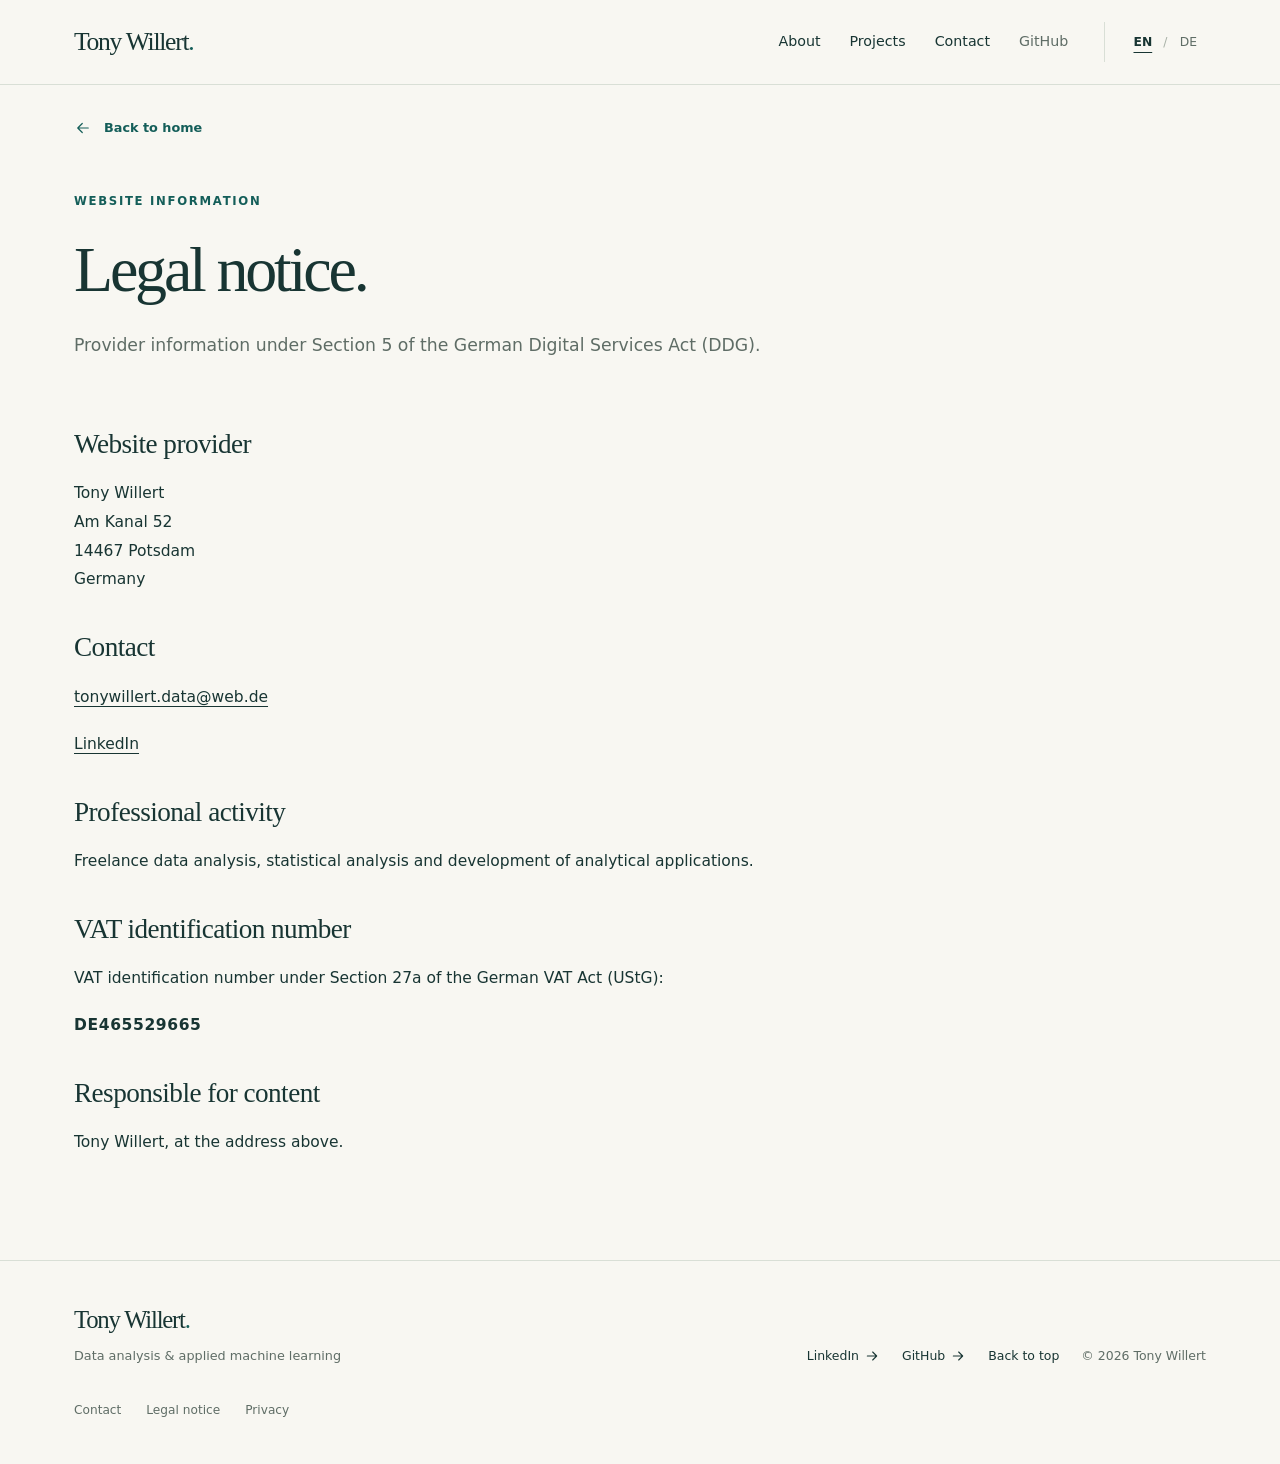
==== imprint/index.html @ d676ee89 "Add bilingual contact section, profile links and legal information" ====
<!doctype html>
<html lang="en"><head><meta charset="utf-8"><meta name="viewport" content="width=device-width, initial-scale=1">
<meta name="theme-color" content="#123d3b"><meta name="referrer" content="no-referrer"><meta name="description" content="Provider information and business contact details for Tony Willert’s portfolio.">
<title>Legal notice | Tony Willert</title><link rel="canonical" href="https://tonywillert.github.io/Portfolio/imprint/">
<link rel="icon" type="image/svg+xml" href="../assets/favicon.svg"><link rel="stylesheet" href="../assets/site.css?v=30c83e8daa">
<script src="../assets/translations.js?v=f13b8fd2d7" defer></script><script src="../assets/site.js?v=a343d723be" defer></script>
</head><body id="top" data-page="imprint" data-base="../"><a class="skip-link" href="#main"><span data-i18n-html="skip">Skip to content</span></a><header class="site-header"><div class="header-inner"><a href="../" class="wordmark" data-local="" aria-label="Tony Willert — home" data-i18n-label="brand.label">Tony Willert<span class="wordmark-dot" aria-hidden="true">.</span></a><nav class="site-nav" aria-label="Main navigation" data-i18n-label="nav.label"><a class="nav-secondary" href="../#about" data-local="#about"><span data-i18n-html="nav.about">About</span></a><a href="../#projects" data-local="#projects"><span data-i18n-html="nav.projects">Projects</span></a><a class="nav-secondary" href="../#contact" data-local="#contact"><span data-i18n-html="nav.contact">Contact</span></a><a class="nav-secondary github-nav" href="https://github.com/TonyWillert">GitHub</a></nav><div class="language-switch" role="group" aria-label="Language / Sprache"><button type="button" data-language="en" lang="en" aria-label="Switch to English" aria-pressed="true">EN</button><span aria-hidden="true">/</span><button type="button" data-language="de" lang="de" aria-label="Auf Deutsch wechseln" aria-pressed="false">DE</button></div></div></header><main id="main" class="legal-main container"><div class="project-breadcrumb"><a class="back-link" href="../" data-local=""><span data-i18n-html="nav.home">Back to home</span><svg aria-hidden="true" viewBox="0 0 24 24" fill="none"><path d="M5 12h14m-6-6 6 6-6 6" stroke="currentColor" stroke-width="1.6" stroke-linecap="round" stroke-linejoin="round"/></svg></a></div><header class="legal-header"><p data-i18n-html="legal.label" class="eyebrow">Website information</p><h1 data-i18n-html="imprint.heading" class="legal-title">Legal notice.</h1><p data-i18n-html="imprint.intro" class="legal-intro">Provider information under Section 5 of the German Digital Services Act (DDG).</p></header><article class="legal-body"><section class="legal-section"><h2 data-i18n-html="imprint.provider">Website provider</h2><address>Tony Willert<br>Am Kanal 52<br>14467 Potsdam<br><span data-i18n-html="legal.country">Germany</span></address></section><section class="legal-section"><h2 data-i18n-html="imprint.contact">Contact</h2><p><a href="mailto:tonywillert.data@web.de">tonywillert.data@web.de</a></p><p><a href="https://www.linkedin.com/in/tw25/">LinkedIn</a></p></section><section class="legal-section"><h2 data-i18n-html="imprint.activity">Professional activity</h2><p data-i18n-html="imprint.activitytext">Freelance data analysis, statistical analysis and development of analytical applications.</p></section><section class="legal-section"><h2 data-i18n-html="imprint.vat">VAT identification number</h2><p data-i18n-html="imprint.vattext">VAT identification number under Section 27a of the German VAT Act (UStG):</p><p class="vat-number">DE465529665</p></section><section class="legal-section"><h2 data-i18n-html="imprint.content">Responsible for content</h2><p data-i18n-html="imprint.contenttext">Tony Willert, at the address above.</p></section></article></main><footer class="site-footer"><div class="footer-inner"><div><a class="wordmark" href="../" data-local="">Tony Willert<span class="wordmark-dot" aria-hidden="true">.</span></a><p data-i18n-html="footer.role">Data analysis & applied machine learning</p></div><div class="footer-links"><a href="https://www.linkedin.com/in/tw25/">LinkedIn <svg aria-hidden="true" viewBox="0 0 24 24" fill="none"><path d="M5 12h14m-6-6 6 6-6 6" stroke="currentColor" stroke-width="1.6" stroke-linecap="round" stroke-linejoin="round"/></svg></a><a href="https://github.com/TonyWillert">GitHub <svg aria-hidden="true" viewBox="0 0 24 24" fill="none"><path d="M5 12h14m-6-6 6 6-6 6" stroke="currentColor" stroke-width="1.6" stroke-linecap="round" stroke-linejoin="round"/></svg></a><a href="#top"><span data-i18n-html="footer.top">Back to top</span></a><span class="copyright">© 2026 Tony Willert</span></div></div><div class="footer-legal container"><a class="footer-legal-link" href="../#contact" data-local="#contact"><span data-i18n-html="footer.contact">Contact</span><svg aria-hidden="true" viewBox="0 0 24 24" fill="none"><path d="M5 12h14m-6-6 6 6-6 6" stroke="currentColor" stroke-width="1.6" stroke-linecap="round" stroke-linejoin="round"/></svg></a><a class="footer-legal-link" href="../imprint/" data-local="imprint/"><span data-i18n-html="footer.imprint">Legal notice</span><svg aria-hidden="true" viewBox="0 0 24 24" fill="none"><path d="M5 12h14m-6-6 6 6-6 6" stroke="currentColor" stroke-width="1.6" stroke-linecap="round" stroke-linejoin="round"/></svg></a><a class="footer-legal-link" href="../privacy/" data-local="privacy/"><span data-i18n-html="footer.privacy">Privacy</span><svg aria-hidden="true" viewBox="0 0 24 24" fill="none"><path d="M5 12h14m-6-6 6 6-6 6" stroke="currentColor" stroke-width="1.6" stroke-linecap="round" stroke-linejoin="round"/></svg></a></div></footer></body></html>
---- assets/site.css ----
:root{--paper:#f8f7f2;--white:#fff;--ink:#183533;--muted:#5f6d66;--teal:#145e59;--line:#d9dfd6;--soft:#e9eee5;--serif:Georgia,'Times New Roman',serif;--sans:Inter,ui-sans-serif,system-ui,-apple-system,BlinkMacSystemFont,'Segoe UI',sans-serif}
*{box-sizing:border-box}html{scroll-behavior:smooth;scroll-padding-top:105px}body{margin:0;background:var(--paper);color:var(--ink);font:16px/1.65 var(--sans);-webkit-font-smoothing:antialiased}a{color:inherit;text-decoration-thickness:1px;text-underline-offset:4px}button{font:inherit}img,video{max-width:100%;height:auto;display:block}button,a{-webkit-tap-highlight-color:transparent}button:focus-visible,a:focus-visible{outline:3px solid #bc7928;outline-offset:5px}::selection{background:#cde5d9}p{margin:0 0 1.2em}h1,h2,h3{line-height:1.12;letter-spacing:-.035em;margin:0}h1,h2{font-family:var(--serif);font-weight:400}em{font-weight:400;color:var(--teal)}h1{font-size:clamp(3.4rem,5.4vw,5.4rem);line-height:1.08;letter-spacing:-.05em}h2{font-size:clamp(2.35rem,4vw,3.6rem)}h3{font-size:1.3rem;font-weight:600}strong{font-weight:650}svg{width:22px;height:22px;flex:0 0 auto;vertical-align:middle}.container{max-width:1220px;padding-left:44px;padding-right:44px;margin:0 auto}.eyebrow{font-size:.73rem;letter-spacing:.145em;text-transform:uppercase;font-weight:650;color:var(--teal);line-height:1.6;margin-bottom:23px}.section{padding-top:96px;padding-bottom:96px;scroll-margin-top:85px}.site-header{position:sticky;top:0;z-index:20;background:rgba(248,247,242,.97);border-bottom:1px solid var(--line)}.header-inner{max-width:1220px;margin:auto;padding:22px 44px;display:flex;align-items:center;gap:36px;min-height:82px}.wordmark{font-family:var(--serif);font-size:1.6rem;letter-spacing:-.05em;line-height:1.2;text-decoration:none;white-space:nowrap}.wordmark-dot{color:var(--teal)}.site-nav{display:flex;align-items:center;gap:29px;margin-left:auto;font-size:.89rem}.site-nav a{text-decoration:none}.site-nav a:hover{color:var(--teal);text-decoration:underline}.github-nav{color:var(--muted)}.language-switch{display:flex;gap:3px;align-items:center;font-size:.77rem;letter-spacing:.04em;border-left:1px solid var(--line);padding-left:20px}.language-switch button{border:0;background:transparent;color:var(--muted);min-width:35px;min-height:40px;cursor:pointer;padding:6px;font-size:inherit}.language-switch button[aria-pressed=true]{color:var(--ink);font-weight:750;text-decoration:underline;text-underline-offset:6px}.language-switch>span{color:#a8b1a7}.skip-link{position:fixed;left:20px;top:-100px;z-index:30;background:var(--ink);color:white;padding:10px 18px;border-radius:3px}.skip-link:focus{top:10px}.hero{display:grid;grid-template-columns:minmax(0,1fr) 225px;gap:80px;align-items:center;padding-top:96px;padding-bottom:106px}.hero-copy{max-width:810px}.hero-intro{max-width:650px;margin-top:29px;font-size:1.13rem;line-height:1.75;color:var(--muted)}.actions{display:flex;align-items:center;flex-wrap:wrap;gap:20px;margin-top:32px}.button{display:inline-flex;gap:17px;align-items:center;justify-content:space-between;padding:13px 20px;text-decoration:none;border:1px solid var(--teal);font-size:.87rem;font-weight:600;min-height:49px;border-radius:2px;transition:background .16s,color .16s}.button.primary{background:var(--teal);color:var(--white)}.button.primary:hover{background:#0e4844}.button.secondary{background:transparent;color:var(--teal)}.button.secondary:hover{background:var(--soft)}.text-link,.back-link{display:inline-flex;gap:12px;align-items:center;text-decoration:none;font-size:.87rem;font-weight:600;color:var(--teal)}.text-link:hover span,.back-link:hover span{text-decoration:underline}.profile-notes{border-left:1px solid var(--line);padding-left:29px}.profile-notes dl{margin:0}.profile-notes dl>div+div{margin-top:35px}.profile-notes dt{color:var(--muted);text-transform:uppercase;letter-spacing:.12em;font-size:.65rem;margin-bottom:8px}.profile-notes dd{margin:0;font-size:1.08rem;line-height:1.4;font-weight:550}.profile-notes dd.note-detail{font-size:.78rem;line-height:1.6;font-weight:400;margin-top:7px;color:var(--muted)}.about-section{background:var(--soft);border-block:1px solid var(--line)}.about-grid{display:grid;grid-template-columns:1fr 1.75fr;gap:85px}.about-copy{max-width:720px}.lead{font-size:1.2rem;line-height:1.7}.about-copy>p:not(.lead){color:var(--muted)}.capabilities{display:grid;grid-template-columns:1fr 1fr;gap:30px 38px;margin-top:38px}.capabilities>div{border-top:1px solid #c7d2c4;padding-top:19px}.capabilities h3{font-family:var(--sans);font-size:.97rem;line-height:1.45;letter-spacing:-.015em;margin-bottom:7px}.capabilities p{color:var(--muted);font-size:.87rem;line-height:1.65;margin-bottom:0}.section-heading{display:flex;gap:70px;align-items:flex-start;margin-bottom:42px}.section-heading h2{max-width:540px;flex:1.2}.section-heading>p{max-width:390px;flex:1;color:var(--muted);font-size:1rem;margin:4px 0 0}.project-grid{display:grid;grid-template-columns:1fr 1fr;gap:34px}.project-card{display:block;color:var(--ink);text-decoration:none;border-bottom:1px solid var(--line);padding-bottom:25px;scroll-margin-top:110px}.project-image{height:270px;border:1px solid var(--line);display:flex;align-items:center;justify-content:center;overflow:hidden;background:#eef1eb;transition:background .18s,border-color .18s}.project-image-1{background:#dfeae6;padding:22px}.project-image-2{background:#f1f1eb;padding:15px}.project-image img{object-fit:contain;width:100%;height:100%;transition:transform .2s}.project-card:hover .project-image{border-color:#7ba297}.project-card:hover .project-image img{transform:scale(1.02)}.project-copy{padding-top:25px}.project-copy .eyebrow{margin-bottom:10px;font-size:.66rem}.project-copy h3{font-family:var(--serif);font-size:2rem;font-weight:400;letter-spacing:-.04em;line-height:1.18;min-height:76px;max-width:440px}.project-summary{color:var(--muted);font-size:.94rem;line-height:1.75;min-height:98px;margin-top:14px}.card-bottom{display:flex;align-items:center;gap:16px;margin-top:22px;justify-content:space-between}.project-tools{font-size:.73rem;color:var(--muted)}.card-arrow{display:flex;align-items:center;justify-content:center;width:39px;height:39px;border:1px solid var(--line);border-radius:50%;transition:background .15s}.project-card:hover .card-arrow{background:var(--teal);color:white;border-color:var(--teal)}.card-cta{display:block;font-size:.8rem;font-weight:650;color:var(--teal);margin-top:14px}.site-footer{border-top:1px solid var(--line);padding:44px 0 36px}.footer-inner{max-width:1220px;margin:auto;padding:0 44px;display:flex;justify-content:space-between;gap:40px;align-items:end}.footer-inner .wordmark{font-size:1.55rem}.footer-inner p{font-size:.8rem;color:var(--muted);margin:9px 0 0}.footer-links{display:flex;gap:22px;align-items:center;font-size:.78rem}.footer-links a{display:inline-flex;gap:5px;align-items:center;text-decoration:none}.footer-links a:hover{text-decoration:underline}.footer-links svg{width:16px;height:16px}.copyright{color:var(--muted)}.project-breadcrumb{padding-top:32px}.back-link{font-size:.8rem}.back-link svg{order:-1;transform:rotate(180deg);width:18px}.project-hero{padding-top:50px;padding-bottom:0}.project-title{font-size:clamp(3.5rem,6.8vw,6.4rem);max-width:1060px;line-height:1.07}.project-subtitle{font-family:var(--serif);font-size:clamp(1.5rem,3.2vw,2.5rem);letter-spacing:-.025em;margin:17px 0 0;line-height:1.25;color:var(--teal)}.project-lead{max-width:820px;font-size:1.13rem;color:var(--muted);line-height:1.8;margin-top:27px}.project-facts{display:grid;grid-template-columns:1fr 1fr 1.25fr;gap:30px;border-top:1px solid var(--line);border-bottom:1px solid var(--line);padding:26px 0;margin:46px 0 0}.project-facts dt{font-size:.67rem;letter-spacing:.13em;text-transform:uppercase;color:var(--muted);margin-bottom:7px}.project-facts dd{margin:0;font-size:.96rem;font-weight:550}.case-layout{display:grid;grid-template-columns:205px minmax(0,1fr);gap:80px;padding-top:69px;padding-bottom:90px;align-items:start}.case-aside{position:sticky;top:119px;max-width:210px}.case-aside .eyebrow{margin-bottom:17px}.case-aside nav{display:flex;flex-direction:column;gap:15px;border-left:1px solid var(--line);padding-left:18px}.case-aside a{font-size:.78rem;text-decoration:none;color:var(--muted);line-height:1.5}.case-aside a:hover{color:var(--teal);text-decoration:underline}.case-body{max-width:820px;min-width:0}.case-section{scroll-margin-top:110px}.case-section+.case-section{margin-top:53px}.case-section h2{font-size:2rem;margin-bottom:23px;line-height:1.2;letter-spacing:-.03em}.case-section p{font-size:.98rem;line-height:1.85;margin-bottom:19px}.workflow-list,.evidence-list{padding-left:22px;margin:0}.workflow-list li,.evidence-list li{font-size:.96rem;line-height:1.85;margin:0 0 18px;padding-left:9px}.result-summary{display:grid;grid-template-columns:1fr 1fr;margin:30px 0 27px;border-block:1px solid var(--line);gap:0}.result-summary>div{padding:23px 18px 23px 0}.result-summary dt{font-size:.75rem;color:var(--muted);max-width:200px;line-height:1.55}.result-summary dd{font-family:var(--serif);font-size:2.6rem;line-height:1.2;margin:8px 0 0;letter-spacing:-.035em;color:var(--teal)}.evidence-note{border-left:3px solid #a7bcad;padding-left:19px;color:var(--muted)}.video-figure,.research-figure{margin:28px 0}.video-figure video{width:100%;background:#e9eee5;border:1px solid var(--line)}figcaption{font-size:.76rem;line-height:1.7;color:var(--muted);margin-top:13px}.research-figure{background:#fcfcfa}.research-figure img{width:100%;border:1px solid var(--line)}.research-figure figcaption{padding:0 4px}.table-wrap{overflow-x:auto;margin:25px 0}table{width:100%;border-collapse:collapse;font-size:.87rem}th,td{text-align:left;border-bottom:1px solid var(--line);padding:13px 14px;vertical-align:middle}thead th{background:var(--soft);font-size:.75rem;font-weight:650;line-height:1.5}tbody th{font-weight:500}td{font-variant-numeric:tabular-nums;text-align:right}thead th:not(:first-child){text-align:right}.source-links{list-style:none;padding:0;display:grid;grid-template-columns:1fr 1fr;gap:17px;margin:30px 0 0}.source-links .text-link{font-size:.8rem}.next-project{padding-top:49px;padding-bottom:64px;border-top:1px solid var(--line)}.next-project .eyebrow{margin-bottom:14px}.next-project>div{display:flex;align-items:center;justify-content:space-between;gap:40px}.next-project h2{font-size:2.3rem;max-width:630px}
@media(min-width:1500px){.hero{padding-top:115px;padding-bottom:120px}}
@media(max-width:1050px){.hero{grid-template-columns:minmax(0,1fr) 195px;gap:35px}.container,.header-inner,.footer-inner{padding-left:30px;padding-right:30px}.case-layout{grid-template-columns:165px minmax(0,1fr);gap:40px}.project-image{height:230px}.about-grid{gap:50px;grid-template-columns:.8fr 1.6fr}.section-heading{gap:40px}.footer-links{gap:15px}}
@media(max-width:760px){.header-inner{padding:14px 22px;gap:16px;min-height:72px}.wordmark{font-size:1.4rem}.site-nav{gap:15px;font-size:.81rem}.site-nav .nav-secondary{display:none}.language-switch{padding-left:12px;font-size:.73rem}.language-switch button{min-width:29px;min-height:40px}.container{padding-left:24px;padding-right:24px}.hero{padding-top:60px;padding-bottom:58px;display:block}.hero h1{font-size:clamp(2.9rem,9.1vw,4.5rem);max-width:650px}.hero-intro{font-size:1rem;margin-top:24px}.hero .actions{gap:24px 18px}.profile-notes{margin-top:42px;padding:25px 0 0;border-left:0;border-top:1px solid var(--line)}.profile-notes dl{display:grid;grid-template-columns:1fr 1fr;gap:24px}.profile-notes dl>div+div{margin-top:0}.profile-notes dl>div:last-child{display:none}.profile-notes dd{font-size:.95rem}.profile-notes dd.note-detail{font-size:.74rem}.section{padding-top:61px;padding-bottom:61px}.about-grid{display:block}.about-copy{margin-top:27px}.lead{font-size:1.08rem}.about-copy>p{font-size:.95rem}.capabilities{gap:24px;margin-top:27px}.capabilities h3{font-size:.9rem}.capabilities p{font-size:.82rem}.section-heading{display:block;margin-bottom:30px}.section-heading>p{max-width:none;margin-top:20px;font-size:.95rem}.project-grid{grid-template-columns:1fr;gap:43px}.project-image{height:auto;aspect-ratio:1.65}.project-copy{padding-top:22px}.project-copy h3{font-size:2rem;min-height:0}.project-summary{min-height:0;margin-top:13px;margin-bottom:0;font-size:.93rem}.card-bottom{margin-top:18px}.card-cta{margin-top:10px}.footer-inner{display:block;padding:0 24px}.footer-links{margin-top:25px;flex-wrap:wrap;font-size:.74rem;gap:20px}.site-footer{padding:33px 0}.project-breadcrumb{padding-top:24px}.project-hero{padding-top:35px}.project-title{font-size:clamp(2.8rem,9vw,4.4rem)}.project-subtitle{font-size:1.7rem;line-height:1.2}.project-lead{font-size:1rem;margin-top:23px}.actions{gap:15px}.button{font-size:.82rem;padding:12px 15px;gap:13px}.project-facts{grid-template-columns:1fr 1fr;padding:22px 0;gap:22px;margin-top:31px}.project-facts>div:last-child{grid-column:1/-1}.project-facts dd{font-size:.87rem}.case-layout{display:block;padding-top:37px;padding-bottom:55px}.case-aside{position:static;max-width:none;margin-bottom:37px;padding-bottom:22px;border-bottom:1px solid var(--line)}.case-aside>.eyebrow{display:none}.case-aside nav{flex-direction:row;flex-wrap:wrap;gap:12px 20px;padding-left:0;border-left:0}.case-aside a{font-size:.75rem}.case-section h2{font-size:1.8rem;margin-bottom:20px}.case-section p{font-size:.94rem;line-height:1.85}.case-section+.case-section{margin-top:39px}.workflow-list li,.evidence-list li{font-size:.92rem}.result-summary dd{font-size:2.3rem}.result-summary dt{font-size:.72rem}.result-summary>div{padding-top:18px;padding-bottom:18px}.source-links{grid-template-columns:1fr;gap:15px}.next-project{padding-top:32px;padding-bottom:42px}.next-project>div{display:block}.next-project h2{font-size:2rem;margin-bottom:23px}th,td{padding:11px 9px}thead th{font-size:.69rem}table{font-size:.8rem}}
@media(prefers-reduced-motion:reduce){html{scroll-behavior:auto}*,*::before,*::after{transition:none!important;animation:none!important}}

/* Profile portrait, background and motivation. */
.hero{grid-template-columns:minmax(0,1fr) 320px;gap:38px 70px;padding-top:76px;padding-bottom:72px}
.hero-portrait{margin:0;align-self:center}
.hero-portrait img{width:100%;height:auto;aspect-ratio:1;object-fit:cover;border:1px solid var(--line)}
.hero .profile-notes{grid-column:1/-1;border-left:0;border-top:1px solid var(--line);padding:26px 0 0;margin-top:10px}
.hero .profile-notes dl{display:grid;grid-template-columns:1fr 1fr 1fr;gap:40px}
.hero .profile-notes dl>div+div{margin-top:0}
.hero .profile-notes dd{font-size:1rem}
.hero .profile-notes dd.note-detail{font-size:.78rem}
.about-copy .about-subheading{font-size:1.05rem;font-weight:600;letter-spacing:-.015em;line-height:1.4;margin:32px 0 12px}
@media(max-width:1050px){.hero{grid-template-columns:minmax(0,1fr) 260px;gap:32px 40px}}
@media(max-width:760px){.hero{display:grid;grid-template-columns:minmax(0,1fr);gap:32px;padding-top:50px;padding-bottom:48px}.hero-portrait{width:min(100%,290px);justify-self:start}.hero .profile-notes{margin-top:0;padding-top:24px}.hero .profile-notes dl{grid-template-columns:1fr 1fr;gap:24px}.hero .profile-notes dl>div:last-child{display:block;grid-column:1/-1}.hero .profile-notes dd{font-size:.95rem}.hero .profile-notes dd.note-detail{font-size:.74rem}.about-copy .about-subheading{font-size:1rem;margin-top:28px}}

/* Contact and legal information. */
.site-header{background:var(--paper)}
.contact-section{background:var(--soft);border-top:1px solid var(--line)}
.contact-grid{display:grid;grid-template-columns:1.2fr 1fr;gap:90px;align-items:start}
.contact-copy h2{max-width:570px}
.contact-copy p{color:var(--muted);font-size:.98rem;max-width:570px}
.contact-copy .contact-intro{margin-top:28px;font-size:1.06rem}
.contact-copy .eyebrow{font-size:.73rem;color:var(--teal)}
.contact-email-address{display:inline-block;margin-top:24px;font-size:.85rem;overflow-wrap:anywhere;color:var(--teal)}
.contact-platforms{padding-top:9px}
.contact-platforms h3{font-size:1.1rem;letter-spacing:-.02em;margin-bottom:14px}
.contact-platforms>p{font-size:.9rem;color:var(--muted);margin-bottom:25px}
.contact-platform-link{display:flex;align-items:center;justify-content:space-between;gap:24px;border-top:1px solid #c7d2c4;padding:20px 2px;text-decoration:none}
.contact-platform-link:last-child{border-bottom:1px solid #c7d2c4}
.contact-platform-link:hover{color:var(--teal)}
.contact-platform-link strong{font-size:1.07rem;font-weight:600}
.platform-description{display:block;font-size:.8rem;color:var(--muted);margin-top:5px}
.footer-legal{display:flex;flex-wrap:wrap;gap:10px 25px;margin-top:26px;font-size:.76rem;color:var(--muted)}
.footer-legal-link{display:inline-flex;min-height:36px;align-items:center;text-decoration:none}
.footer-legal-link:hover{text-decoration:underline}
.footer-legal-link svg{display:none}
.legal-main{padding-bottom:84px}
.legal-header{max-width:850px;padding-top:45px;padding-bottom:47px}
.legal-title{font-size:clamp(3rem,5vw,4.8rem);line-height:1.12}
.legal-intro{color:var(--muted);font-size:1.08rem;margin-top:25px;max-width:760px}
.legal-updated{color:var(--muted);font-size:.8rem;margin:22px 0 0}
.legal-body{max-width:810px}
.legal-section{scroll-margin-top:110px}
.legal-section+.legal-section{margin-top:36px}
.legal-section h2{font-size:1.7rem;line-height:1.3;letter-spacing:-.02em;margin-bottom:17px;overflow-wrap:anywhere;hyphens:auto}
.legal-section p,.legal-section address{font-size:.97rem;line-height:1.85}
.legal-section address{font-style:normal;margin:0 0 18px}
.legal-section code{font-size:.84em;overflow-wrap:anywhere;background:var(--soft);padding:2px 4px;border-radius:2px}
.legal-section .vat-number{font-weight:600;letter-spacing:.04em}
.legal-sources{display:flex;flex-wrap:wrap;gap:16px 28px;margin-top:18px}
.legal-sources .text-link{font-size:.78rem}
@media(max-width:1050px){.contact-grid{gap:45px}}
@media(max-width:760px){.contact-grid{grid-template-columns:1fr;gap:38px}.contact-copy .contact-intro{font-size:1rem;margin-top:23px}.contact-copy p{font-size:.94rem}.contact-platforms{padding-top:0}.footer-legal{margin-top:22px;gap:4px 22px}.legal-header{padding-top:34px;padding-bottom:32px}.legal-title{font-size:2.8rem}.legal-intro{font-size:1rem}.legal-section h2{font-size:1.45rem}.legal-section p,.legal-section address{font-size:.94rem}.legal-main{padding-bottom:52px}}
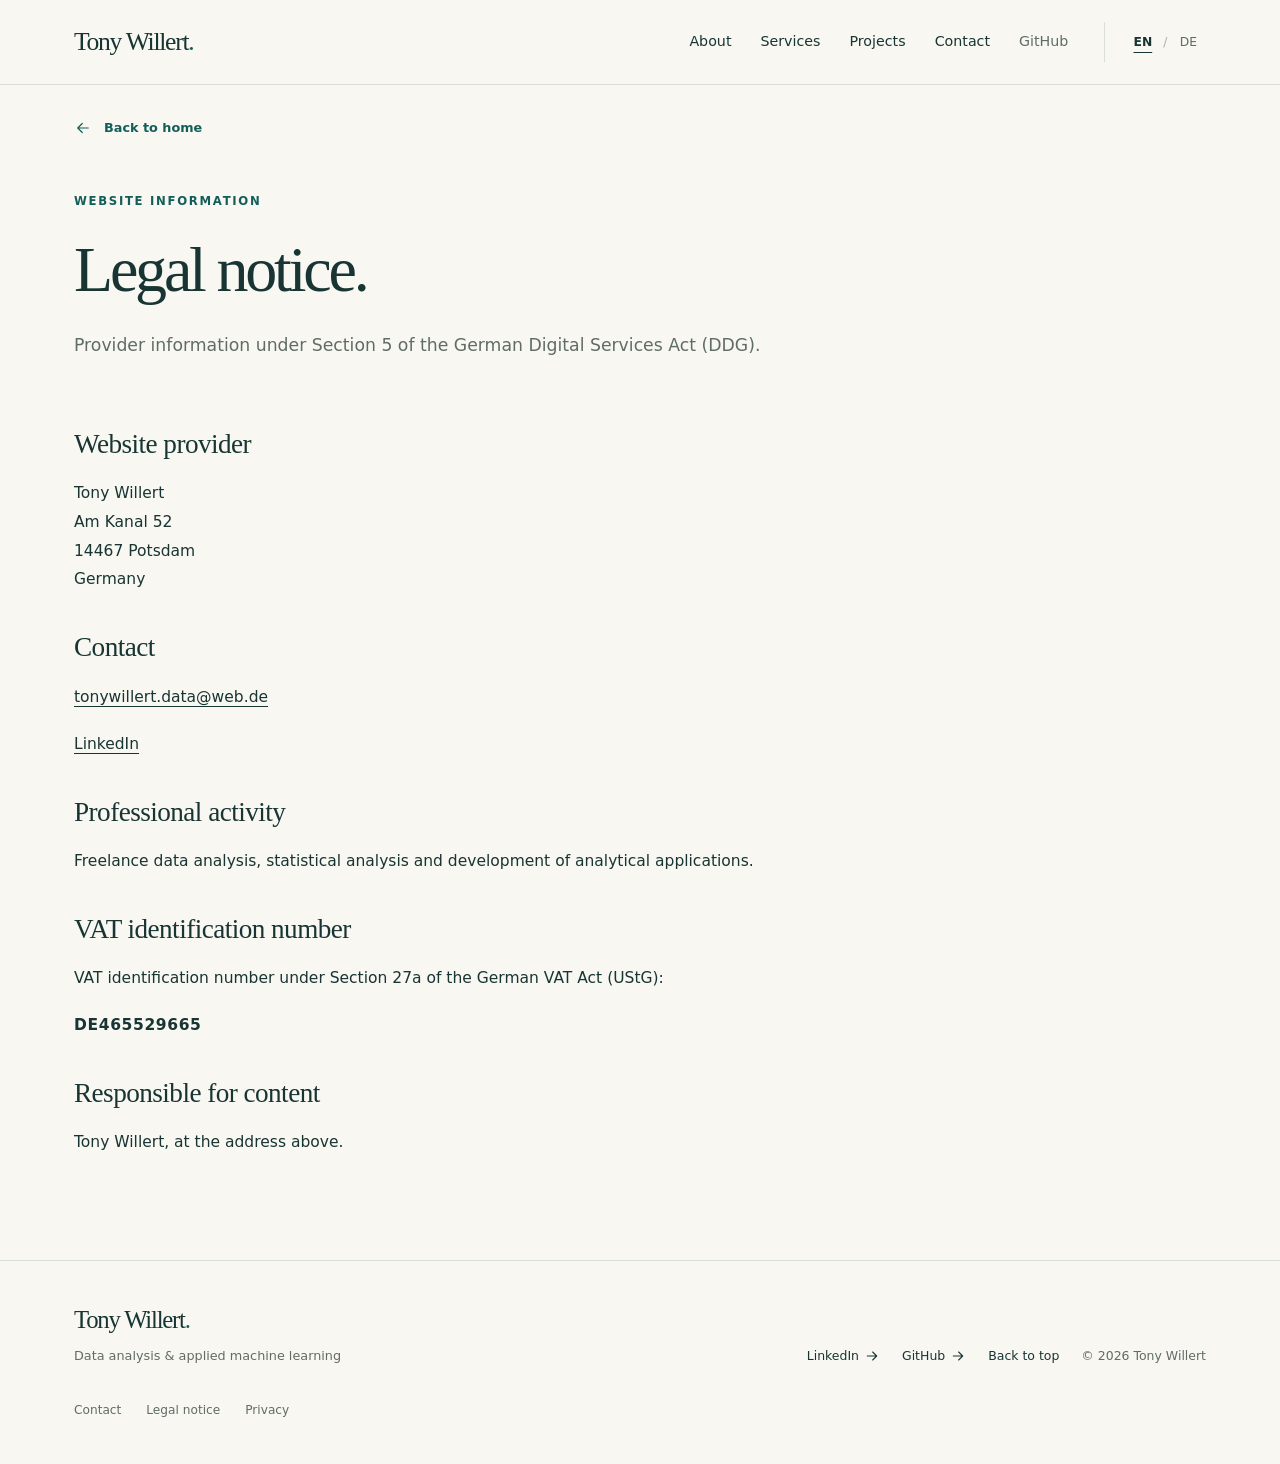
==== commit f1304294: "Clarify services, project contributions and collaboration in English and German" ====
--- a/imprint/index.html
+++ b/imprint/index.html
@@ -2,6 +2,6 @@
 <html lang="en"><head><meta charset="utf-8"><meta name="viewport" content="width=device-width, initial-scale=1">
 <meta name="theme-color" content="#123d3b"><meta name="referrer" content="no-referrer"><meta name="description" content="Provider information and business contact details for Tony Willert’s portfolio.">
 <title>Legal notice | Tony Willert</title><link rel="canonical" href="https://tonywillert.github.io/Portfolio/imprint/">
-<link rel="icon" type="image/svg+xml" href="../assets/favicon.svg"><link rel="stylesheet" href="../assets/site.css?v=30c83e8daa">
-<script src="../assets/translations.js?v=f13b8fd2d7" defer></script><script src="../assets/site.js?v=a343d723be" defer></script>
-</head><body id="top" data-page="imprint" data-base="../"><a class="skip-link" href="#main"><span data-i18n-html="skip">Skip to content</span></a><header class="site-header"><div class="header-inner"><a href="../" class="wordmark" data-local="" aria-label="Tony Willert — home" data-i18n-label="brand.label">Tony Willert<span class="wordmark-dot" aria-hidden="true">.</span></a><nav class="site-nav" aria-label="Main navigation" data-i18n-label="nav.label"><a class="nav-secondary" href="../#about" data-local="#about"><span data-i18n-html="nav.about">About</span></a><a href="../#projects" data-local="#projects"><span data-i18n-html="nav.projects">Projects</span></a><a class="nav-secondary" href="../#contact" data-local="#contact"><span data-i18n-html="nav.contact">Contact</span></a><a class="nav-secondary github-nav" href="https://github.com/TonyWillert">GitHub</a></nav><div class="language-switch" role="group" aria-label="Language / Sprache"><button type="button" data-language="en" lang="en" aria-label="Switch to English" aria-pressed="true">EN</button><span aria-hidden="true">/</span><button type="button" data-language="de" lang="de" aria-label="Auf Deutsch wechseln" aria-pressed="false">DE</button></div></div></header><main id="main" class="legal-main container"><div class="project-breadcrumb"><a class="back-link" href="../" data-local=""><span data-i18n-html="nav.home">Back to home</span><svg aria-hidden="true" viewBox="0 0 24 24" fill="none"><path d="M5 12h14m-6-6 6 6-6 6" stroke="currentColor" stroke-width="1.6" stroke-linecap="round" stroke-linejoin="round"/></svg></a></div><header class="legal-header"><p data-i18n-html="legal.label" class="eyebrow">Website information</p><h1 data-i18n-html="imprint.heading" class="legal-title">Legal notice.</h1><p data-i18n-html="imprint.intro" class="legal-intro">Provider information under Section 5 of the German Digital Services Act (DDG).</p></header><article class="legal-body"><section class="legal-section"><h2 data-i18n-html="imprint.provider">Website provider</h2><address>Tony Willert<br>Am Kanal 52<br>14467 Potsdam<br><span data-i18n-html="legal.country">Germany</span></address></section><section class="legal-section"><h2 data-i18n-html="imprint.contact">Contact</h2><p><a href="mailto:tonywillert.data@web.de">tonywillert.data@web.de</a></p><p><a href="https://www.linkedin.com/in/tw25/">LinkedIn</a></p></section><section class="legal-section"><h2 data-i18n-html="imprint.activity">Professional activity</h2><p data-i18n-html="imprint.activitytext">Freelance data analysis, statistical analysis and development of analytical applications.</p></section><section class="legal-section"><h2 data-i18n-html="imprint.vat">VAT identification number</h2><p data-i18n-html="imprint.vattext">VAT identification number under Section 27a of the German VAT Act (UStG):</p><p class="vat-number">DE465529665</p></section><section class="legal-section"><h2 data-i18n-html="imprint.content">Responsible for content</h2><p data-i18n-html="imprint.contenttext">Tony Willert, at the address above.</p></section></article></main><footer class="site-footer"><div class="footer-inner"><div><a class="wordmark" href="../" data-local="">Tony Willert<span class="wordmark-dot" aria-hidden="true">.</span></a><p data-i18n-html="footer.role">Data analysis & applied machine learning</p></div><div class="footer-links"><a href="https://www.linkedin.com/in/tw25/">LinkedIn <svg aria-hidden="true" viewBox="0 0 24 24" fill="none"><path d="M5 12h14m-6-6 6 6-6 6" stroke="currentColor" stroke-width="1.6" stroke-linecap="round" stroke-linejoin="round"/></svg></a><a href="https://github.com/TonyWillert">GitHub <svg aria-hidden="true" viewBox="0 0 24 24" fill="none"><path d="M5 12h14m-6-6 6 6-6 6" stroke="currentColor" stroke-width="1.6" stroke-linecap="round" stroke-linejoin="round"/></svg></a><a href="#top"><span data-i18n-html="footer.top">Back to top</span></a><span class="copyright">© 2026 Tony Willert</span></div></div><div class="footer-legal container"><a class="footer-legal-link" href="../#contact" data-local="#contact"><span data-i18n-html="footer.contact">Contact</span><svg aria-hidden="true" viewBox="0 0 24 24" fill="none"><path d="M5 12h14m-6-6 6 6-6 6" stroke="currentColor" stroke-width="1.6" stroke-linecap="round" stroke-linejoin="round"/></svg></a><a class="footer-legal-link" href="../imprint/" data-local="imprint/"><span data-i18n-html="footer.imprint">Legal notice</span><svg aria-hidden="true" viewBox="0 0 24 24" fill="none"><path d="M5 12h14m-6-6 6 6-6 6" stroke="currentColor" stroke-width="1.6" stroke-linecap="round" stroke-linejoin="round"/></svg></a><a class="footer-legal-link" href="../privacy/" data-local="privacy/"><span data-i18n-html="footer.privacy">Privacy</span><svg aria-hidden="true" viewBox="0 0 24 24" fill="none"><path d="M5 12h14m-6-6 6 6-6 6" stroke="currentColor" stroke-width="1.6" stroke-linecap="round" stroke-linejoin="round"/></svg></a></div></footer></body></html>+<link rel="icon" type="image/svg+xml" href="../assets/favicon.svg"><link rel="stylesheet" href="../assets/site.css?v=b70182a6d7">
+<script src="../assets/translations.js?v=b4c41ecc4e" defer></script><script src="../assets/site.js?v=a343d723be" defer></script>
+</head><body id="top" data-page="imprint" data-base="../"><a class="skip-link" href="#main"><span data-i18n-html="skip">Skip to content</span></a><header class="site-header"><div class="header-inner"><a href="../" class="wordmark" data-local="" aria-label="Tony Willert — home" data-i18n-label="brand.label">Tony Willert<span class="wordmark-dot" aria-hidden="true">.</span></a><nav class="site-nav" aria-label="Main navigation" data-i18n-label="nav.label"><a class="nav-secondary" href="../#about" data-local="#about"><span data-i18n-html="nav.about">About</span></a><a class="nav-secondary" href="../#services" data-local="#services"><span data-i18n-html="nav.services">Services</span></a><a href="../#projects" data-local="#projects"><span data-i18n-html="nav.projects">Projects</span></a><a class="nav-secondary" href="../#contact" data-local="#contact"><span data-i18n-html="nav.contact">Contact</span></a><a class="nav-secondary github-nav" href="https://github.com/TonyWillert">GitHub</a></nav><div class="language-switch" role="group" aria-label="Language / Sprache"><button type="button" data-language="en" lang="en" aria-label="Switch to English" aria-pressed="true">EN</button><span aria-hidden="true">/</span><button type="button" data-language="de" lang="de" aria-label="Auf Deutsch wechseln" aria-pressed="false">DE</button></div></div></header><main id="main" class="legal-main container"><div class="project-breadcrumb"><a class="back-link" href="../" data-local=""><span data-i18n-html="nav.home">Back to home</span><svg aria-hidden="true" viewBox="0 0 24 24" fill="none"><path d="M5 12h14m-6-6 6 6-6 6" stroke="currentColor" stroke-width="1.6" stroke-linecap="round" stroke-linejoin="round"/></svg></a></div><header class="legal-header"><p data-i18n-html="legal.label" class="eyebrow">Website information</p><h1 data-i18n-html="imprint.heading" class="legal-title">Legal notice.</h1><p data-i18n-html="imprint.intro" class="legal-intro">Provider information under Section 5 of the German Digital Services Act (DDG).</p></header><article class="legal-body"><section class="legal-section"><h2 data-i18n-html="imprint.provider">Website provider</h2><address>Tony Willert<br>Am Kanal 52<br>14467 Potsdam<br><span data-i18n-html="legal.country">Germany</span></address></section><section class="legal-section"><h2 data-i18n-html="imprint.contact">Contact</h2><p><a href="mailto:tonywillert.data@web.de">tonywillert.data@web.de</a></p><p><a href="https://www.linkedin.com/in/tw25/">LinkedIn</a></p></section><section class="legal-section"><h2 data-i18n-html="imprint.activity">Professional activity</h2><p data-i18n-html="imprint.activitytext">Freelance data analysis, statistical analysis and development of analytical applications.</p></section><section class="legal-section"><h2 data-i18n-html="imprint.vat">VAT identification number</h2><p data-i18n-html="imprint.vattext">VAT identification number under Section 27a of the German VAT Act (UStG):</p><p class="vat-number">DE465529665</p></section><section class="legal-section"><h2 data-i18n-html="imprint.content">Responsible for content</h2><p data-i18n-html="imprint.contenttext">Tony Willert, at the address above.</p></section></article></main><footer class="site-footer"><div class="footer-inner"><div><a class="wordmark" href="../" data-local="">Tony Willert<span class="wordmark-dot" aria-hidden="true">.</span></a><p data-i18n-html="footer.role">Data analysis & applied machine learning</p></div><div class="footer-links"><a href="https://www.linkedin.com/in/tw25/">LinkedIn <svg aria-hidden="true" viewBox="0 0 24 24" fill="none"><path d="M5 12h14m-6-6 6 6-6 6" stroke="currentColor" stroke-width="1.6" stroke-linecap="round" stroke-linejoin="round"/></svg></a><a href="https://github.com/TonyWillert">GitHub <svg aria-hidden="true" viewBox="0 0 24 24" fill="none"><path d="M5 12h14m-6-6 6 6-6 6" stroke="currentColor" stroke-width="1.6" stroke-linecap="round" stroke-linejoin="round"/></svg></a><a href="#top"><span data-i18n-html="footer.top">Back to top</span></a><span class="copyright">© 2026 Tony Willert</span></div></div><div class="footer-legal container"><a class="footer-legal-link" href="../#contact" data-local="#contact"><span data-i18n-html="footer.contact">Contact</span><svg aria-hidden="true" viewBox="0 0 24 24" fill="none"><path d="M5 12h14m-6-6 6 6-6 6" stroke="currentColor" stroke-width="1.6" stroke-linecap="round" stroke-linejoin="round"/></svg></a><a class="footer-legal-link" href="../imprint/" data-local="imprint/"><span data-i18n-html="footer.imprint">Legal notice</span><svg aria-hidden="true" viewBox="0 0 24 24" fill="none"><path d="M5 12h14m-6-6 6 6-6 6" stroke="currentColor" stroke-width="1.6" stroke-linecap="round" stroke-linejoin="round"/></svg></a><a class="footer-legal-link" href="../privacy/" data-local="privacy/"><span data-i18n-html="footer.privacy">Privacy</span><svg aria-hidden="true" viewBox="0 0 24 24" fill="none"><path d="M5 12h14m-6-6 6 6-6 6" stroke="currentColor" stroke-width="1.6" stroke-linecap="round" stroke-linejoin="round"/></svg></a></div></footer></body></html>
--- a/assets/site.css
+++ b/assets/site.css
@@ -56,3 +56,31 @@
 .legal-sources .text-link{font-size:.78rem}
 @media(max-width:1050px){.contact-grid{gap:45px}}
 @media(max-width:760px){.contact-grid{grid-template-columns:1fr;gap:38px}.contact-copy .contact-intro{font-size:1rem;margin-top:23px}.contact-copy p{font-size:.94rem}.contact-platforms{padding-top:0}.footer-legal{margin-top:22px;gap:4px 22px}.legal-header{padding-top:34px;padding-bottom:32px}.legal-title{font-size:2.8rem}.legal-intro{font-size:1rem}.legal-section h2{font-size:1.45rem}.legal-section p,.legal-section address{font-size:.94rem}.legal-main{padding-bottom:52px}}
+
+/* Services, project contributions and collaboration. */
+.services-section{border-bottom:1px solid var(--line)}
+.service-row{display:grid;grid-template-columns:44px minmax(0,1.15fr) minmax(0,1fr);gap:36px;padding:32px 0;border-top:1px solid var(--line);align-items:start}
+.service-row:last-child{padding-bottom:0}
+.service-index,.step-index{font-family:var(--serif);font-size:1.7rem;line-height:1.25;color:var(--teal);font-variant-numeric:tabular-nums}
+.service-copy h3{font-size:1.2rem;line-height:1.35;letter-spacing:-.02em;margin-bottom:14px;max-width:390px}
+.service-copy p{font-size:.94rem;line-height:1.8;color:var(--muted);margin:0;max-width:460px}
+.service-delivery dl{margin:2px 0 0}
+.service-delivery dt,.project-details dt{font-size:.65rem;letter-spacing:.11em;text-transform:uppercase;font-weight:650;color:var(--teal);line-height:1.5;margin-bottom:9px}
+.service-delivery dd{margin:0;font-size:.94rem;line-height:1.8}
+.service-example{font-size:.78rem;line-height:1.5;margin-top:20px;max-width:100%}
+.service-example span{min-width:0}
+.service-example svg{width:18px;height:18px}
+.project-summary{min-height:52px}
+.project-details{display:grid;gap:17px;margin:22px 0 0}
+.project-details>div{border-left:2px solid var(--line);padding-left:15px}
+.project-details dt{margin-bottom:5px}
+.project-details dd{margin:0;color:var(--muted);font-size:.87rem;line-height:1.7;max-width:470px}
+.collaboration-section{border-top:1px solid var(--line)}
+.collaboration-steps{display:grid;grid-template-columns:repeat(4,minmax(0,1fr));gap:30px;padding:0;margin:45px 0 0;list-style:none}
+.collaboration-steps li{border-top:1px solid var(--line);padding-top:23px;min-width:0}
+.collaboration-steps .step-index{display:block;margin-bottom:21px}
+.collaboration-steps h3{font-size:1rem;line-height:1.4;letter-spacing:-.015em;margin-bottom:12px}
+.collaboration-steps p{font-size:.88rem;line-height:1.8;color:var(--muted);margin-bottom:0}
+.collaboration-section .actions{margin-top:36px}
+@media(max-width:1050px){.site-nav{gap:20px}.service-row{gap:26px;grid-template-columns:36px minmax(0,1.15fr) minmax(0,1fr)}.collaboration-steps{grid-template-columns:repeat(2,minmax(0,1fr));gap:32px}}
+@media(max-width:760px){.site-nav{gap:15px}.service-row{grid-template-columns:30px minmax(0,1fr);gap:15px 18px;padding:26px 0}.service-index{font-size:1.5rem}.service-copy h3{font-size:1.06rem;margin-bottom:12px}.service-copy p,.service-delivery dd{font-size:.9rem}.service-delivery{grid-column:2}.service-delivery dl{margin:0}.service-delivery dt{margin-bottom:6px}.service-example{margin-top:15px;font-size:.75rem}.project-summary{min-height:0}.project-details{margin-top:20px}.project-details dd{font-size:.85rem}.collaboration-steps{grid-template-columns:1fr;gap:24px;margin-top:28px}.collaboration-steps li{display:grid;grid-template-columns:30px minmax(0,1fr);gap:18px;padding-top:21px}.collaboration-steps .step-index{font-size:1.5rem;margin-bottom:0}.collaboration-steps h3{margin-bottom:9px}}
